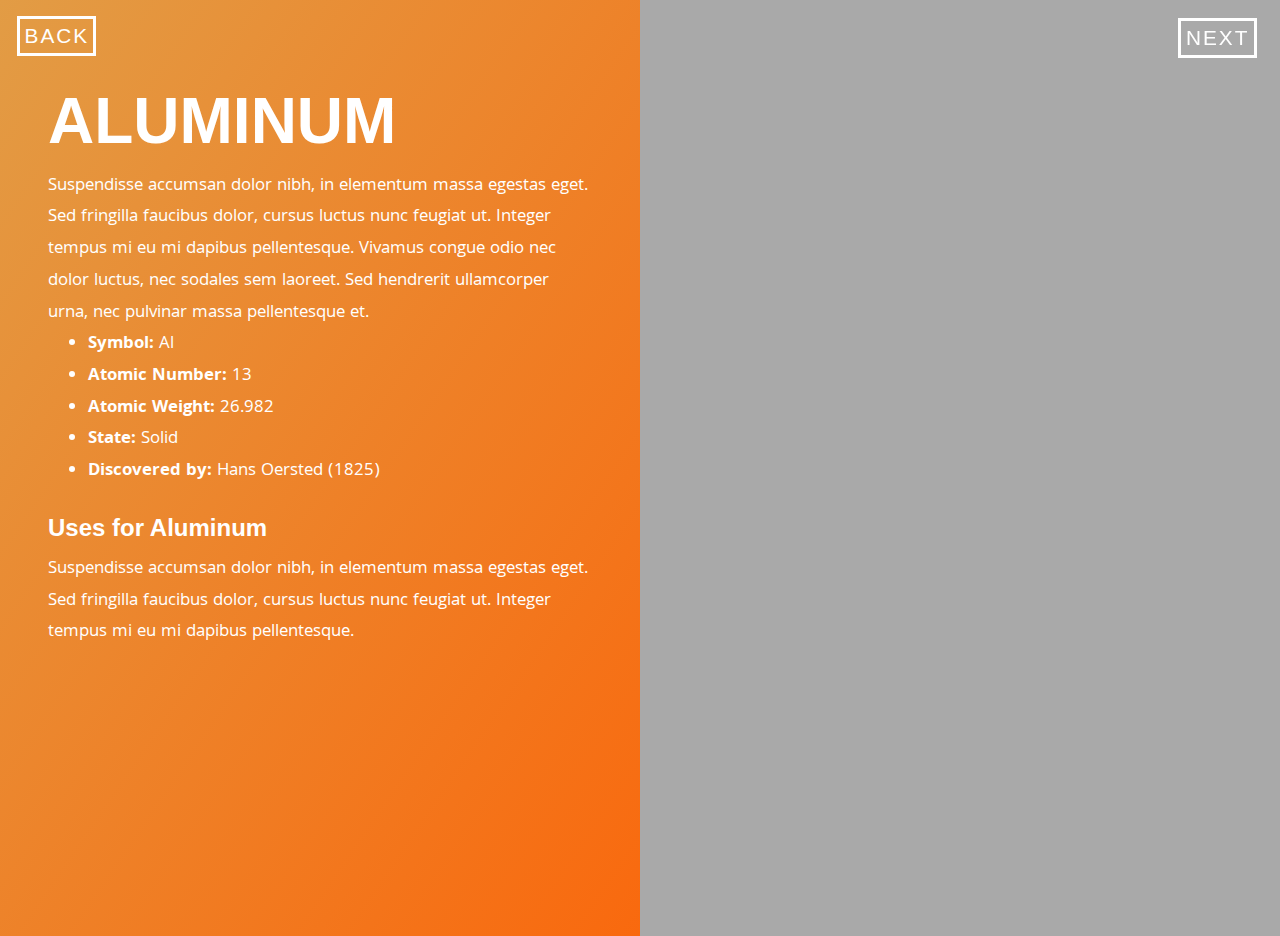
==== aluminum.html @ 6b8ceb6e "updated" ====
<!DOCTYPE html>
<html lang="en">

<head>
    <meta charset="UTF-8">
    <meta name="viewport" content="width=device-width, initial-scale=1.0">
    <meta http-equiv="X-UA-Compatible" content="ie=edge">
    <link href="https://fonts.googleapis.com/css?family=Khula|Loved+by+the+King|Scheherazade" rel="stylesheet">
    <title>Aluminum</title>
    <link rel="stylesheet" href="css/style.css">
    <link rel="stylesheet" href="css/animate.css">
</head>
    
    
     <div class="back"><a href="fluorine.html"><button class="fill">BACK</button></a></div>
    
    <div class="next-page"><a href="sulfur.html"><button class="fill">NEXT</button></a></div>
    
    
    <div class="container-aluminum">
        
    <div class="aluminum-box-1">
        <h1 class="animated bounceInDown">ALUMINUM</h1>
        
        <p class="animated fadeIn">Suspendisse accumsan dolor nibh, in elementum massa egestas eget. Sed fringilla faucibus dolor, cursus luctus nunc feugiat ut. Integer tempus mi eu mi dapibus pellentesque. Vivamus congue odio nec dolor luctus, nec sodales sem laoreet. Sed hendrerit ullamcorper urna, nec pulvinar massa pellentesque et. </p>
        
            <ul class="animated fadeIn">
                <li><b>Symbol:</b>  Al</li>
                <li><b>Atomic Number:</b>  13</li>
                <li><b>Atomic Weight:</b>  26.982</li>
                <li><b>State:</b>  Solid</li>
                <li><b>Discovered by:</b>  Hans Oersted  (1825)</li>
            </ul>
        
        
        <h3 class="animated fadeIn">Uses for Aluminum</h3>
        
        <p class="animated fadeIn">Suspendisse accumsan dolor nibh, in elementum massa egestas eget. Sed fringilla faucibus dolor, cursus luctus nunc feugiat ut. Integer tempus mi eu mi dapibus pellentesque.</p>
        
    </div>
    
    <div class="aluminum-box-2">
    </div>  
    </div>
    

    
</html>
---- css/style.css ----
/*---buttons---*/

.next-page{
    position:fixed;
    float: left;
    top: 0.5em;
    right: 1em;
    margin:0 auto;
    background: none; 
    z-index: 999;
}

.back{
    position:absolute;
    top:0.4em;
    left:0.6em;
    right:50%;
    margin:0 auto;
}

.home{
    position:absolute;
    top:0.4em;
    left:0.6em;
    right:50%;
    margin:0 auto;
}

button{
    
    position: relative;
    font-size: 1.3em;
    font-weight: 500;
    font-family: 'Roboto', sans-serif;
    padding: 5px 5px;
    color: #fff;
    margin: 0 auto;
    margin: 10px 7px;
    text-align: center;
    width: 3.8em;
    padding: 5px 5px;
    background: none;
    border: 3px solid #fff;
    transition: all 0.5s ease 0s;
    letter-spacing: 2px;
}

button:hover {
    border: 3px solid #fff; 
    transform: scale(1.1);
    background-color: #fff;
    color: #000;
   
}


/*---index---*/

.index-container {
    position: fixed;
    overflow: visible;
    width: 100%;
    height:100%;
    background: url(../img/professor.png); 
    -webkit-background-size: cover;
    -moz-background-size: cover;
    -o-background-size: cover;
    background-size: cover;
}


a.button{
    position: relative;
    font-size: 2em;
    font-weight: 600;
    font-family: 'Roboto', sans-serif;
    color: #fff;
    margin: 0 auto;
    margin-top: 10em;
    text-align: center;
    display: block;
    width: 3.5em;
    padding: 15px 15px;
    text-decoration: none;
    background: none;
    border: 3px solid #fff;
    transition: all 0.5s ease 0s;
    letter-spacing: 2px;
}

a.button:hover {
    border: 3px solid #F89406; 
    transform: scale(1.1);
    background-color: #F89406;
    color: #fff;
   
}
/*---potassium---*/

.container-potassium{
    display: flex;
    justify-content: center;
    height: calc(117vh - 117px) 
}

.potassium-box-1{
    box-sizing: border-box;
    padding:20px;
    flex-basis: 50%;
    padding-left: 3em;
    padding-right: 3em;
    background: #469BB3;    
    background: -webkit-linear-gradient(left top, #19B5FE, #469BB3);
    background: -o-linear-gradient(bottom right, #19B5FE, #469BB3); 
    background: -moz-linear-gradient(bottom right, #19B5FE, #469BB3); 
    background: linear-gradient(to bottom right, #19B5FE, #469BB3);  

}

.potassium-box-2{
    box-sizing: border-box;
    padding:20px;
    flex-basis: 50%;
    background-color: darkgray;
}


/*---sulfur---*/

.container-sulfur{
    display: flex;
    justify-content: center;
    height: calc(117vh - 117px) 
}

.sulfur-box-1{
    box-sizing: border-box;
    padding:20px;
    flex-basis: 50%;
    padding-left: 3em;
    padding-right: 3em;
    background: #6B95BB;   
    background: -webkit-linear-gradient(left top, #F9E79F, #F4D03F); 
    background: -o-linear-gradient(bottom right, #F9E79F, #F4D03F); 
    background: -moz-linear-gradient(bottom right, #F9E79F, #F4D03F); 
    background: linear-gradient(to bottom right, #F9E79F, #F4D03F);  
}

.sulfur-box-2{
    box-sizing: border-box;
    padding:20px;
    flex-basis: 50%;
    background-color: darkgray;
}

/*---aluminum---*/

.container-aluminum{
    display: flex;
    justify-content: center;
    height: calc(117vh - 117px) 
}

.aluminum-box-1{
    box-sizing: border-box;
    padding:20px;
    flex-basis: 50%;
    padding-left: 3em;
    padding-right: 3em;
    background: #EED13E;  
    background: -webkit-linear-gradient(left top, #E29C45, #F9690E); 
    background: -o-linear-gradient(bottom right, #E29C45, #F9690E); 
    background: -moz-linear-gradient(bottom right, #E29C45, #F9690E); 
    background: linear-gradient(to bottom right, #E29C45, #F9690E); 
}

.aluminum-box-2{
    box-sizing: border-box;
    padding:20px;
    flex-basis: 50%;
    background-color: darkgray;
}




/*---fluorine---*/

.container-fluorine{
    display: flex;
    justify-content: center;
    height: calc(117vh - 117px) 
}

.fluorine-box-1{
    box-sizing: border-box;
    padding:20px;
    flex-basis: 50%;
    padding-left: 3em;
    padding-right: 3em;
    background: #469BB3;    
    background: -webkit-linear-gradient(left top, #87D37C, #26A65B);
    background: -o-linear-gradient(bottom right, #87D37C, #26A65B); 
    background: -moz-linear-gradient(bottom right, #87D37C, #26A65B); 
    background: linear-gradient(to bottom right, #87D37C, #26A65B);  
}

.fluorine-box-2{
    box-sizing: border-box;
    padding:20px;
    flex-basis: 50%;
    background-color: darkgray;
}



/*---hydrogen---*/


* {
    margin: 0;
}

.container-hydrogen{
    display: flex;
    justify-content: center;
    height: calc(117vh - 117px);
    max-height: 100%;
    max-width: 100vw;
}

.hydrogen-box-1{
    box-sizing: border-box;
    flex-basis: 50%;
    padding-left: 3em;
    padding-right: 3em;
    height: 100%;
    background: #E68163;   
    background: -webkit-linear-gradient(left top, #D7BDE2, #884EA0); 
    background: -o-linear-gradient(bottom right, #D7BDE2, #884EA0); 
    background: -moz-linear-gradient(bottom right, #D7BDE2, #884EA0);
    background: linear-gradient(to bottom right, #D7BDE2, #884EA0); 
    
}

.hydrogen-box-2{
    box-sizing: border-box;
    flex-basis: 50%;
    background-color: #ddd;
}

.hydrogen_img { 
    background-image: url('../img/rocket.png');
    background-position: 50% 50%;
    background-size: 100%;
    background-repeat: no-repeat;
    height: 100%;
    width: 100%;
    position: relative;
    top: 0;
    right: 0;
}

/*---typography---*/

h1 { 
    font-family: 'Roboto', sans-serif;
    color: #ffffff;
    font-size: 4em;
    margin-bottom: -0.3em;
    font-weight: bold;
    margin-bottom: 0.2em;
    margin-top: 1em;
    }

h3 { 
    font-family: 'Roboto', sans-serif;
    font-size: 1.5em;
    color: #ffffff;
    font-weight: bold;
    margin-bottom: 0.5em;
    margin-top: 0.2em;
    }

 

p { line-height: 1.8em;
    font-size: 1.1em;
    font-family: 'Khula', sans-serif;
    color: #ffffff;
}

ul {
    line-height: 1.8em;
    font-size: 1.1em;
    margin-bottom: 1.5em;
    font-family: 'Khula', sans-serif;
    color: #ffffff;
}
/*---elements page---*/

.container-1{
    max-width: 1400px;
}

@media (min-width:900px) {
   .container-1{
     display: flex;
    justify-content: space-between;
    height: calc(117vh - 117px)
  }
    
}
.box-1{
    box-sizing: border-box;
    padding:20px;
    flex-basis: 19.5%;
    background-image: url('../img/test.png');
    background-size: cover;
}

.box-1:hover {
    background: #E68163;   
    background: -webkit-linear-gradient(left top, #D7BDE2, #884EA0); 
    background: -o-linear-gradient(bottom right, #D7BDE2, #884EA0); 
    background: -moz-linear-gradient(bottom right, #D7BDE2, #884EA0);
    background: linear-gradient(to bottom right, #D7BDE2, #884EA0); 
}


.box-2{
    box-sizing: border-box;
    padding:20px;
    flex-basis: 19.5%;
    background-image: url('../img/test.png');
    background-size: cover;
}

.box-2:hover {
    background: #469BB3;    
    background: -webkit-linear-gradient(left top, #87D37C, #26A65B);
    background: -o-linear-gradient(bottom right, #87D37C, #26A65B); 
    background: -moz-linear-gradient(bottom right, #87D37C, #26A65B); 
    background: linear-gradient(to bottom right, #87D37C, #26A65B);  
}


.box-3{
    box-sizing: border-box;
    padding:20px;
    flex-basis: 19.5%;
    background-image: url('../img/test.png');
    background-size: cover;
}

.box-3:hover {
    background: #EED13E;  
    background: -webkit-linear-gradient(left top, #E29C45, #F9690E); 
    background: -o-linear-gradient(bottom right, #E29C45, #F9690E); 
    background: -moz-linear-gradient(bottom right, #E29C45, #F9690E); 
    background: linear-gradient(to bottom right, #E29C45, #F9690E); 
}

.box-4{
    box-sizing: border-box;
    padding:20px;
    flex-basis: 19.5%;
    background-image: url('../img/test.png');
    background-size: cover;
}

.box-4:hover {
    background: #6B95BB;   
    background: -webkit-linear-gradient(left top, #F9E79F, #F4D03F); 
    background: -o-linear-gradient(bottom right, #F9E79F, #F4D03F); 
    background: -moz-linear-gradient(bottom right, #F9E79F, #F4D03F); 
    background: linear-gradient(to bottom right, #F9E79F, #F4D03F);  
}

.box-5{
    box-sizing: border-box;
    padding:20px;
    flex-basis: 19.5%;
    background-image: url('../img/test.png');
    background-size: cover;
}

.box-5:hover {
    background: #469BB3;    
    background: -webkit-linear-gradient(left top, #19B5FE, #469BB3);
    background: -o-linear-gradient(bottom right, #19B5FE, #469BB3); 
    background: -moz-linear-gradient(bottom right, #19B5FE, #469BB3); 
    background: linear-gradient(to bottom right, #19B5FE, #469BB3);  
}




.elements { max-width: 180px;
          margin-top: 13em;
          margin-left: 1em;
}
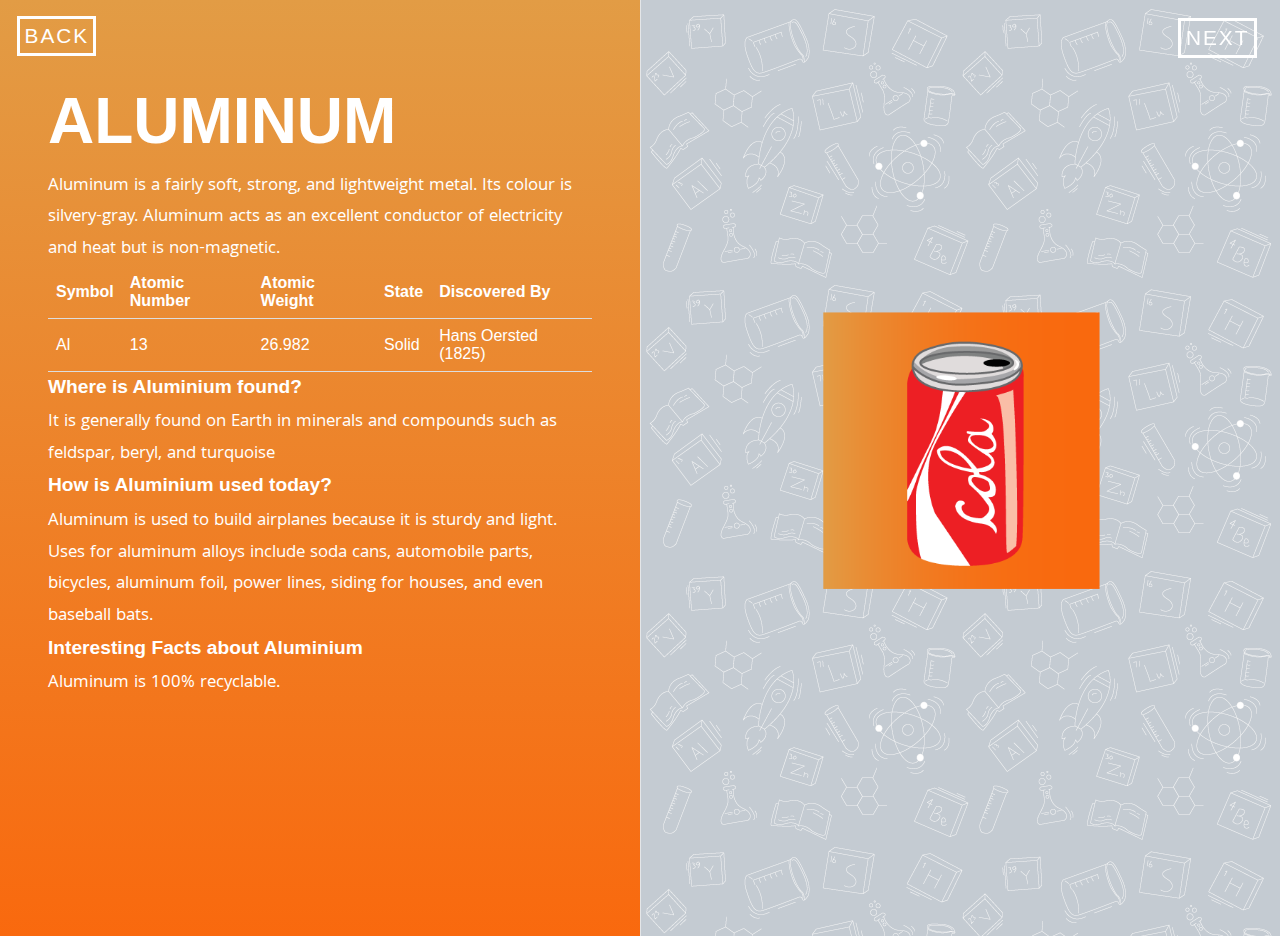
==== commit f314bb1f: "Critique" ====
--- a/aluminum.html
+++ b/aluminum.html
@@ -22,24 +22,43 @@
     <div class="aluminum-box-1">
         <h1 class="animated bounceInDown">ALUMINUM</h1>
         
-        <p class="animated fadeIn">Suspendisse accumsan dolor nibh, in elementum massa egestas eget. Sed fringilla faucibus dolor, cursus luctus nunc feugiat ut. Integer tempus mi eu mi dapibus pellentesque. Vivamus congue odio nec dolor luctus, nec sodales sem laoreet. Sed hendrerit ullamcorper urna, nec pulvinar massa pellentesque et. </p>
+        <p class="animated fadeIn">Aluminum is a fairly soft, strong, and lightweight metal. Its colour is silvery-gray. Aluminum acts as an excellent conductor of electricity and heat but is non-magnetic.</p>
         
-            <ul class="animated fadeIn">
-                <li><b>Symbol:</b>  Al</li>
-                <li><b>Atomic Number:</b>  13</li>
-                <li><b>Atomic Weight:</b>  26.982</li>
-                <li><b>State:</b>  Solid</li>
-                <li><b>Discovered by:</b>  Hans Oersted  (1825)</li>
-            </ul>
+                      
+     <table>
+  <tr>
+    <th>Symbol</th>
+    <th>Atomic Number</th>
+    <th>Atomic Weight</th>
+    <th>State</th>
+    <th>Discovered By</th>
+  </tr>
+  <tr>
+    <td>Al</td>
+    <td>13</td>
+    <td>26.982</td>
+    <td>Solid</td>
+    <td>Hans Oersted (1825)</td>
+  </tr>
+</table>
+                
         
+        <h3 class="animated fadeIn">Where is Aluminium found?</h3>
         
-        <h3 class="animated fadeIn">Uses for Aluminum</h3>
+        <p class="animated fadeIn">It is generally found on Earth in minerals and compounds such as feldspar, beryl, and turquoise</p>
         
-        <p class="animated fadeIn">Suspendisse accumsan dolor nibh, in elementum massa egestas eget. Sed fringilla faucibus dolor, cursus luctus nunc feugiat ut. Integer tempus mi eu mi dapibus pellentesque.</p>
+         <h3 class="animated fadeIn">How is Aluminium used today?</h3>
+        
+        <p class="animated fadeIn">Aluminum is used to build airplanes because it is sturdy and light. Uses for aluminum alloys include soda cans, automobile parts, bicycles, aluminum foil, power lines, siding for houses, and even baseball bats.</p>
+        
+         <h3 class="animated fadeIn">Interesting Facts about Aluminium</h3>
+        
+        <p class="animated fadeIn">Aluminum is 100% recyclable.</p>
         
     </div>
     
     <div class="aluminum-box-2">
+         <div class="aluminum_img"></div>
     </div>  
     </div>
     
--- a/css/style.css
+++ b/css/style.css
@@ -110,10 +110,10 @@
     padding-left: 3em;
     padding-right: 3em;
     background: #469BB3;    
-    background: -webkit-linear-gradient(left top, #19B5FE, #469BB3);
-    background: -o-linear-gradient(bottom right, #19B5FE, #469BB3); 
-    background: -moz-linear-gradient(bottom right, #19B5FE, #469BB3); 
-    background: linear-gradient(to bottom right, #19B5FE, #469BB3);  
+    background: -webkit-linear-gradient(#19B5FE, #85E2FF);
+    background: -o-linear-gradient(#19B5FE, #85E2FF); 
+    background: -moz-linear-gradient(#19B5FE, #85E2FF); 
+    background: linear-gradient(#19B5FE, #85E2FF);  
 
 }
 
@@ -121,7 +121,19 @@
     box-sizing: border-box;
     padding:20px;
     flex-basis: 50%;
-    background-color: darkgray;
+    background-image: url('../img/wallpaper.png');
+}
+
+.potassium_img { 
+    background-image: url('../img/banana.png');
+    background-position: 50% 50%;
+    background-size: 100%;
+    background-repeat: no-repeat;
+    height: 100%;
+    width: 100%;
+    position: relative;
+    top: 0;
+    right: 0;
 }
 
 
@@ -140,18 +152,31 @@
     padding-left: 3em;
     padding-right: 3em;
     background: #6B95BB;   
-    background: -webkit-linear-gradient(left top, #F9E79F, #F4D03F); 
-    background: -o-linear-gradient(bottom right, #F9E79F, #F4D03F); 
-    background: -moz-linear-gradient(bottom right, #F9E79F, #F4D03F); 
-    background: linear-gradient(to bottom right, #F9E79F, #F4D03F);  
+    background: -webkit-linear-gradient(#F9E79F, #F4D03F); 
+    background: -o-linear-gradient(#F9E79F, #F4D03F); 
+    background: -moz-linear-gradient(#F9E79F, #F4D03F); 
+    background: linear-gradient(#FEDB1D, #F4D03F);  
 }
 
 .sulfur-box-2{
     box-sizing: border-box;
     padding:20px;
     flex-basis: 50%;
-    background-color: darkgray;
-}
+    background-image: url('../img/wallpaper.png');
+}
+
+.sulfur_img { 
+    background-image: url('../img/matches.png');
+    background-position: 50% 50%;
+    background-size: 100%;
+    background-repeat: no-repeat;
+    height: 100%;
+    width: 100%;
+    position: relative;
+    top: 0;
+    right: 0;
+}
+
 
 /*---aluminum---*/
 
@@ -168,17 +193,29 @@
     padding-left: 3em;
     padding-right: 3em;
     background: #EED13E;  
-    background: -webkit-linear-gradient(left top, #E29C45, #F9690E); 
-    background: -o-linear-gradient(bottom right, #E29C45, #F9690E); 
-    background: -moz-linear-gradient(bottom right, #E29C45, #F9690E); 
-    background: linear-gradient(to bottom right, #E29C45, #F9690E); 
+    background: -webkit-linear-gradient(#E29C45, #F9690E); 
+    background: -o-linear-gradient(#E29C45, #F9690E); 
+    background: -moz-linear-gradient(#E29C45, #F9690E); 
+    background: linear-gradient(#E29C45, #F9690E); 
 }
 
 .aluminum-box-2{
     box-sizing: border-box;
     padding:20px;
     flex-basis: 50%;
-    background-color: darkgray;
+    background-image: url('../img/wallpaper.png');
+}
+
+.aluminum_img { 
+    background-image: url('../img/cola.png');
+    background-position: 50% 50%;
+    background-size: 100%;
+    background-repeat: no-repeat;
+    height: 100%;
+    width: 100%;
+    position: relative;
+    top: 0;
+    right: 0;
 }
 
 
@@ -199,20 +236,30 @@
     padding-left: 3em;
     padding-right: 3em;
     background: #469BB3;    
-    background: -webkit-linear-gradient(left top, #87D37C, #26A65B);
-    background: -o-linear-gradient(bottom right, #87D37C, #26A65B); 
-    background: -moz-linear-gradient(bottom right, #87D37C, #26A65B); 
-    background: linear-gradient(to bottom right, #87D37C, #26A65B);  
+    background: -webkit-linear-gradient(#87D37C, #26A65B);
+    background: -o-linear-gradient(#87D37C, #26A65B); 
+    background: -moz-linear-gradient(#87D37C, #26A65B); 
+    background: linear-gradient(#87D37C, #26A65B);  
 }
 
 .fluorine-box-2{
     box-sizing: border-box;
     padding:20px;
     flex-basis: 50%;
-    background-color: darkgray;
-}
-
-
+    background-image: url('../img/wallpaper.png');
+}
+
+.fluorine_img { 
+    background-image: url('../img/toothbrush.png');
+    background-position: 50% 50%;
+    background-size: 100%;
+    background-repeat: no-repeat;
+    height: 100%;
+    width: 100%;
+    position: relative;
+    top: 0;
+    right: 0;
+}
 
 /*---hydrogen---*/
 
@@ -236,17 +283,17 @@
     padding-right: 3em;
     height: 100%;
     background: #E68163;   
-    background: -webkit-linear-gradient(left top, #D7BDE2, #884EA0); 
-    background: -o-linear-gradient(bottom right, #D7BDE2, #884EA0); 
-    background: -moz-linear-gradient(bottom right, #D7BDE2, #884EA0);
-    background: linear-gradient(to bottom right, #D7BDE2, #884EA0); 
+    background: -webkit-linear-gradient(#D7BDE2, #884EA0); 
+    background: -o-linear-gradient(#D7BDE2, #884EA0); 
+    background: -moz-linear-gradient(#D7BDE2, #884EA0);
+    background: linear-gradient(#D7BDE2, #884EA0); 
     
 }
 
 .hydrogen-box-2{
     box-sizing: border-box;
     flex-basis: 50%;
-    background-color: #ddd;
+    background-image: url('../img/wallpaper.png');
 }
 
 .hydrogen_img { 
@@ -275,7 +322,7 @@
 
 h3 { 
     font-family: 'Roboto', sans-serif;
-    font-size: 1.5em;
+    font-size: 1.2em;
     color: #ffffff;
     font-weight: bold;
     margin-bottom: 0.5em;
@@ -321,14 +368,31 @@
 
 .box-1:hover {
     background: #E68163;   
-    background: -webkit-linear-gradient(left top, #D7BDE2, #884EA0); 
-    background: -o-linear-gradient(bottom right, #D7BDE2, #884EA0); 
-    background: -moz-linear-gradient(bottom right, #D7BDE2, #884EA0);
-    background: linear-gradient(to bottom right, #D7BDE2, #884EA0); 
+    background: -webkit-linear-gradient(#D7BDE2, #884EA0); 
+    background: -o-linear-gradient(#D7BDE2, #884EA0); 
+    background: -moz-linear-gradient(#D7BDE2, #884EA0);
+    background: linear-gradient(#D7BDE2, #884EA0); 
 }
 
 
 .box-2{
+    box-sizing: border-box;
+    padding:20px;
+    flex-basis: 19.5%;
+    background-image: url('../img/wallpaper2.png');
+    background-size: cover;
+}
+
+.box-2:hover {
+    background: #469BB3;    
+    background: -webkit-linear-gradient(#87D37C, #26A65B);
+    background: -o-linear-gradient(#87D37C, #26A65B); 
+    background: -moz-linear-gradient(#87D37C, #26A65B); 
+    background: linear-gradient(#87D37C, #26A65B);  
+}
+
+
+.box-3{
     box-sizing: border-box;
     padding:20px;
     flex-basis: 19.5%;
@@ -336,16 +400,31 @@
     background-size: cover;
 }
 
-.box-2:hover {
-    background: #469BB3;    
-    background: -webkit-linear-gradient(left top, #87D37C, #26A65B);
-    background: -o-linear-gradient(bottom right, #87D37C, #26A65B); 
-    background: -moz-linear-gradient(bottom right, #87D37C, #26A65B); 
-    background: linear-gradient(to bottom right, #87D37C, #26A65B);  
-}
-
-
-.box-3{
+.box-3:hover {
+    background: #EED13E;  
+    background: -webkit-linear-gradient(#E29C45, #F9690E); 
+    background: -o-linear-gradient(#E29C45, #F9690E); 
+    background: -moz-linear-gradient(#E29C45, #F9690E); 
+    background: linear-gradient(#E29C45, #F9690E); 
+}
+
+.box-4{
+    box-sizing: border-box;
+    padding:20px;
+    flex-basis: 19.5%;
+    background-image: url('../img/wallpaper2.png');
+    background-size: cover;
+}
+
+.box-4:hover {
+    background: #6B95BB;   
+    background: -webkit-linear-gradient(#F9E79F, #F4D03F); 
+    background: -o-linear-gradient(#F9E79F, #F4D03F); 
+    background: -moz-linear-gradient(#F9E79F, #F4D03F); 
+    background: linear-gradient(#F9E79F, #F4D03F);  
+}
+
+.box-5{
     box-sizing: border-box;
     padding:20px;
     flex-basis: 19.5%;
@@ -353,44 +432,12 @@
     background-size: cover;
 }
 
-.box-3:hover {
-    background: #EED13E;  
-    background: -webkit-linear-gradient(left top, #E29C45, #F9690E); 
-    background: -o-linear-gradient(bottom right, #E29C45, #F9690E); 
-    background: -moz-linear-gradient(bottom right, #E29C45, #F9690E); 
-    background: linear-gradient(to bottom right, #E29C45, #F9690E); 
-}
-
-.box-4{
-    box-sizing: border-box;
-    padding:20px;
-    flex-basis: 19.5%;
-    background-image: url('../img/test.png');
-    background-size: cover;
-}
-
-.box-4:hover {
-    background: #6B95BB;   
-    background: -webkit-linear-gradient(left top, #F9E79F, #F4D03F); 
-    background: -o-linear-gradient(bottom right, #F9E79F, #F4D03F); 
-    background: -moz-linear-gradient(bottom right, #F9E79F, #F4D03F); 
-    background: linear-gradient(to bottom right, #F9E79F, #F4D03F);  
-}
-
-.box-5{
-    box-sizing: border-box;
-    padding:20px;
-    flex-basis: 19.5%;
-    background-image: url('../img/test.png');
-    background-size: cover;
-}
-
 .box-5:hover {
     background: #469BB3;    
-    background: -webkit-linear-gradient(left top, #19B5FE, #469BB3);
-    background: -o-linear-gradient(bottom right, #19B5FE, #469BB3); 
-    background: -moz-linear-gradient(bottom right, #19B5FE, #469BB3); 
-    background: linear-gradient(to bottom right, #19B5FE, #469BB3);  
+    background: -webkit-linear-gradient(#19B5FE, #85E2FF);
+    background: -o-linear-gradient(#19B5FE, #85E2FF); 
+    background: -moz-linear-gradient(#19B5FE, #85E2FF); 
+    background: linear-gradient(#19B5FE, #85E2FF);  
 }
 
 
@@ -400,4 +447,19 @@
           margin-top: 13em;
           margin-left: 1em;
 }
-          
+     
+
+/*---table---*/
+
+table {
+    border-collapse: collapse;
+    width: 100%;
+    font-family: 'Roboto', sans-serif;
+    color: #fff;
+}
+
+th, td {
+    padding: 8px;
+    text-align: left;
+    border-bottom: 1px solid #ddd;
+}
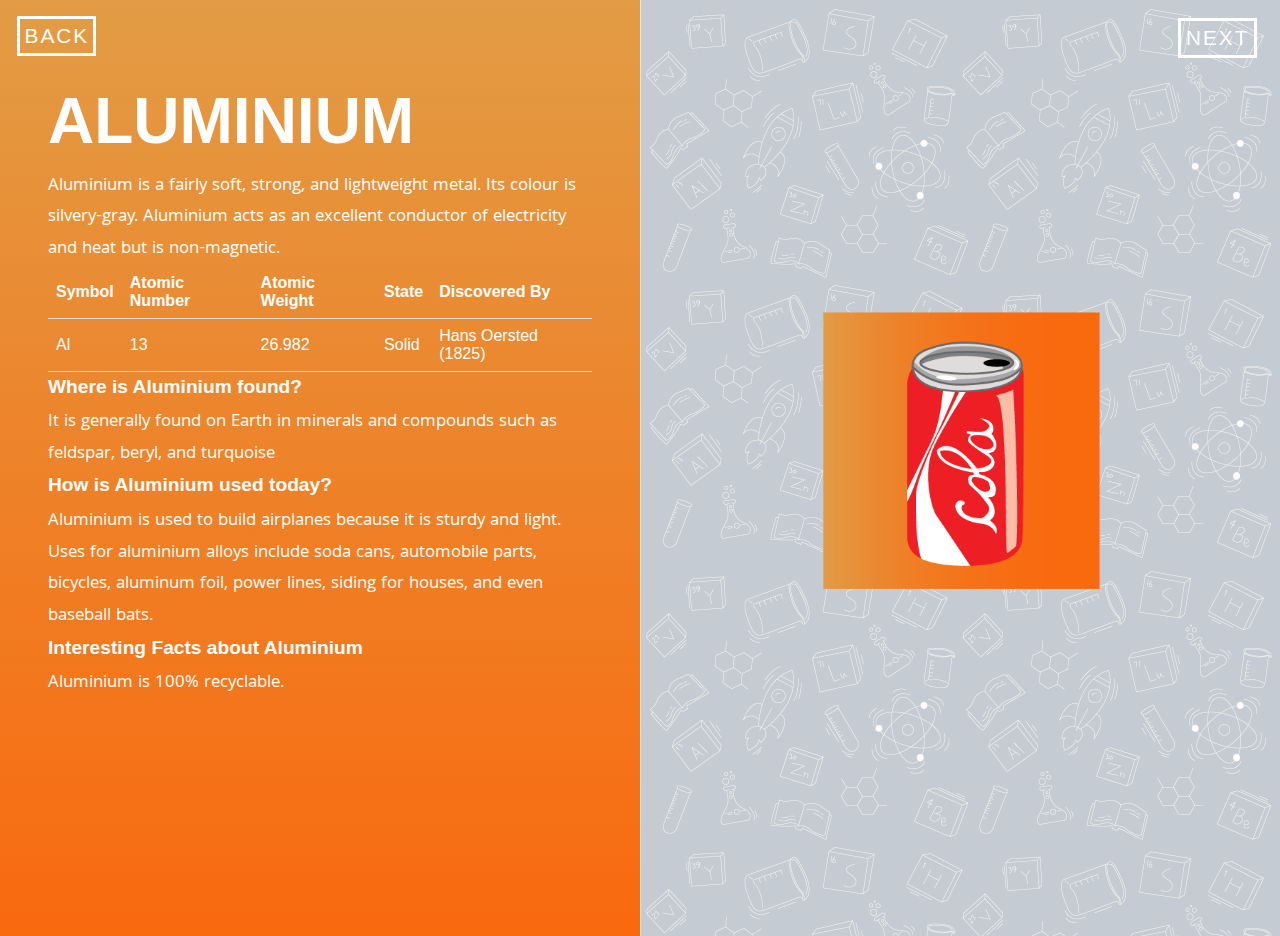
==== commit 738fe403: "spelling" ====
--- a/aluminum.html
+++ b/aluminum.html
@@ -20,9 +20,9 @@
     <div class="container-aluminum">
         
     <div class="aluminum-box-1">
-        <h1 class="animated bounceInDown">ALUMINUM</h1>
+        <h1 class="animated bounceInDown">ALUMINIUM</h1>
         
-        <p class="animated fadeIn">Aluminum is a fairly soft, strong, and lightweight metal. Its colour is silvery-gray. Aluminum acts as an excellent conductor of electricity and heat but is non-magnetic.</p>
+        <p class="animated fadeIn">Aluminium is a fairly soft, strong, and lightweight metal. Its colour is silvery-gray. Aluminium acts as an excellent conductor of electricity and heat but is non-magnetic.</p>
         
                       
      <table>
@@ -49,11 +49,11 @@
         
          <h3 class="animated fadeIn">How is Aluminium used today?</h3>
         
-        <p class="animated fadeIn">Aluminum is used to build airplanes because it is sturdy and light. Uses for aluminum alloys include soda cans, automobile parts, bicycles, aluminum foil, power lines, siding for houses, and even baseball bats.</p>
+        <p class="animated fadeIn">Aluminium is used to build airplanes because it is sturdy and light. Uses for aluminium alloys include soda cans, automobile parts, bicycles, aluminum foil, power lines, siding for houses, and even baseball bats.</p>
         
          <h3 class="animated fadeIn">Interesting Facts about Aluminium</h3>
         
-        <p class="animated fadeIn">Aluminum is 100% recyclable.</p>
+        <p class="animated fadeIn">Aluminium is 100% recyclable.</p>
         
     </div>
     
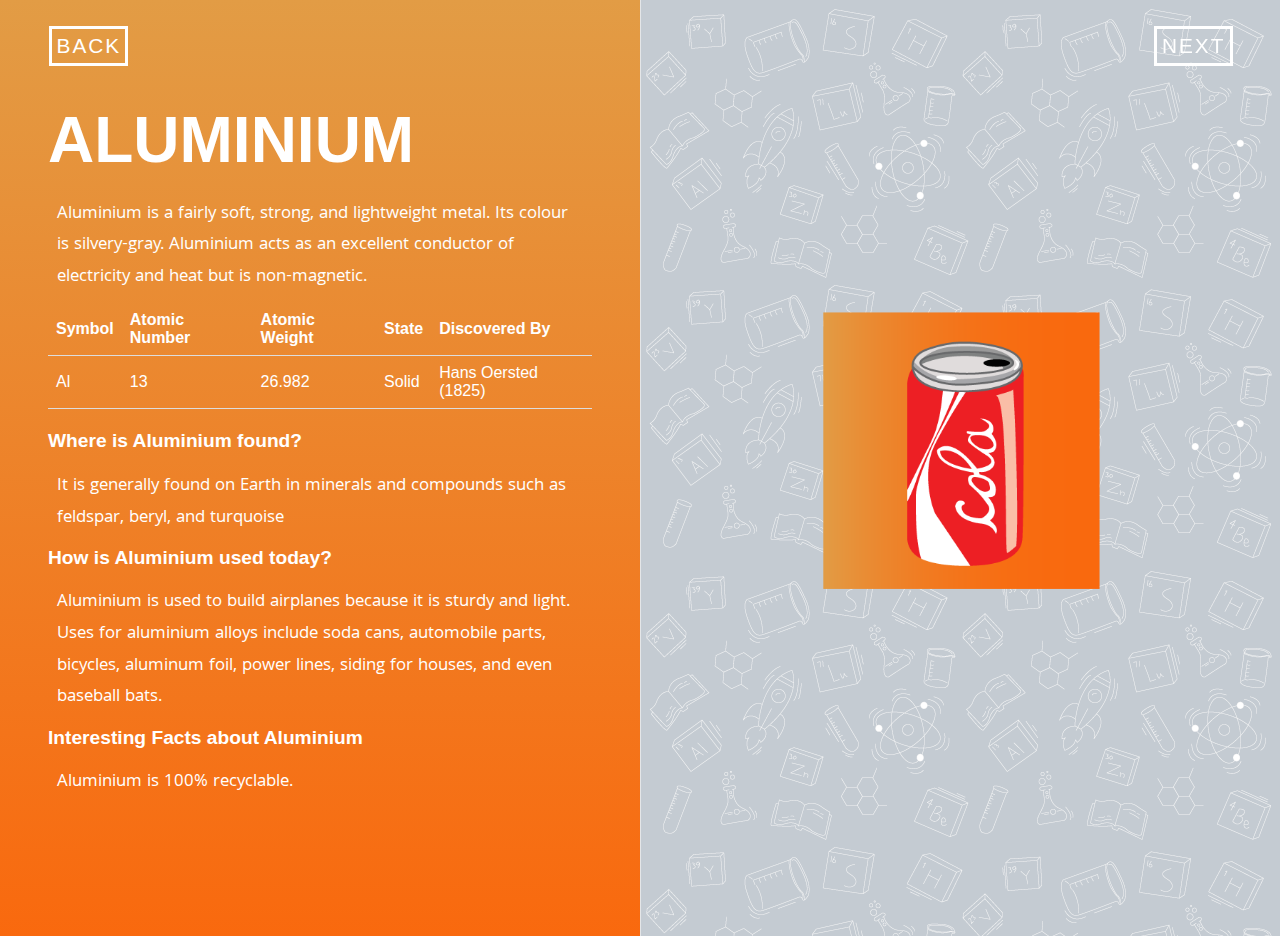
==== commit 0ff23120: "added padding to buttons, paragraphs, changed view button and got container scroll working. Made sur" ====
--- a/aluminum.html
+++ b/aluminum.html
@@ -41,8 +41,7 @@
     <td>Hans Oersted (1825)</td>
   </tr>
 </table>
-                
-        
+       <br>         
         <h3 class="animated fadeIn">Where is Aluminium found?</h3>
         
         <p class="animated fadeIn">It is generally found on Earth in minerals and compounds such as feldspar, beryl, and turquoise</p>
--- a/css/style.css
+++ b/css/style.css
@@ -3,8 +3,8 @@
 .next-page{
     position:fixed;
     float: left;
-    top: 0.5em;
-    right: 1em;
+    top: 1em;
+    right: 2.5em;
     margin:0 auto;
     background: none; 
     z-index: 999;
@@ -12,16 +12,16 @@
 
 .back{
     position:absolute;
-    top:0.4em;
-    left:0.6em;
+    top:1em;
+    left:2.6em;
     right:50%;
     margin:0 auto;
 }
 
 .home{
     position:absolute;
-    top:0.4em;
-    left:0.6em;
+    top:1em;
+    left:2.6em;
     right:50%;
     margin:0 auto;
 }
@@ -32,7 +32,7 @@
     font-size: 1.3em;
     font-weight: 500;
     font-family: 'Roboto', sans-serif;
-    padding: 5px 5px;
+    padding: 20px 20px;
     color: #fff;
     margin: 0 auto;
     margin: 10px 7px;
@@ -79,8 +79,8 @@
     margin-top: 10em;
     text-align: center;
     display: block;
-    width: 3.5em;
-    padding: 15px 15px;
+    width: 4em;
+    padding: 12px 12px;
     text-decoration: none;
     background: none;
     border: 3px solid #fff;
@@ -113,7 +113,8 @@
     background: -webkit-linear-gradient(#19B5FE, #85E2FF);
     background: -o-linear-gradient(#19B5FE, #85E2FF); 
     background: -moz-linear-gradient(#19B5FE, #85E2FF); 
-    background: linear-gradient(#19B5FE, #85E2FF);  
+    background: linear-gradient(#19B5FE, #85E2FF);
+    overflow: scroll;
 
 }
 
@@ -156,6 +157,7 @@
     background: -o-linear-gradient(#F9E79F, #F4D03F); 
     background: -moz-linear-gradient(#F9E79F, #F4D03F); 
     background: linear-gradient(#FEDB1D, #F4D03F);  
+    overflow: scroll;
 }
 
 .sulfur-box-2{
@@ -197,6 +199,7 @@
     background: -o-linear-gradient(#E29C45, #F9690E); 
     background: -moz-linear-gradient(#E29C45, #F9690E); 
     background: linear-gradient(#E29C45, #F9690E); 
+    overflow: scroll;    
 }
 
 .aluminum-box-2{
@@ -240,6 +243,7 @@
     background: -o-linear-gradient(#87D37C, #26A65B); 
     background: -moz-linear-gradient(#87D37C, #26A65B); 
     background: linear-gradient(#87D37C, #26A65B);  
+    overflow: scroll;
 }
 
 .fluorine-box-2{
@@ -287,6 +291,7 @@
     background: -o-linear-gradient(#D7BDE2, #884EA0); 
     background: -moz-linear-gradient(#D7BDE2, #884EA0);
     background: linear-gradient(#D7BDE2, #884EA0); 
+    overflow: scroll;
     
 }
 
@@ -317,8 +322,19 @@
     margin-bottom: -0.3em;
     font-weight: bold;
     margin-bottom: 0.2em;
-    margin-top: 1em;
+    margin-top:1.3em;
     }
+#test{
+     font-family: 'Roboto', sans-serif;
+    color: #ffffff;
+    font-size: 4em;
+    margin-bottom: -0.3em;
+    font-weight: bold;
+    margin-bottom: 0.2em;
+    margin-top:1.3em;
+    padding-top: 0.3em;
+    
+}
 
 h3 { 
     font-family: 'Roboto', sans-serif;
@@ -335,6 +351,7 @@
     font-size: 1.1em;
     font-family: 'Khula', sans-serif;
     color: #ffffff;
+    padding: 0.5em;
 }
 
 ul {
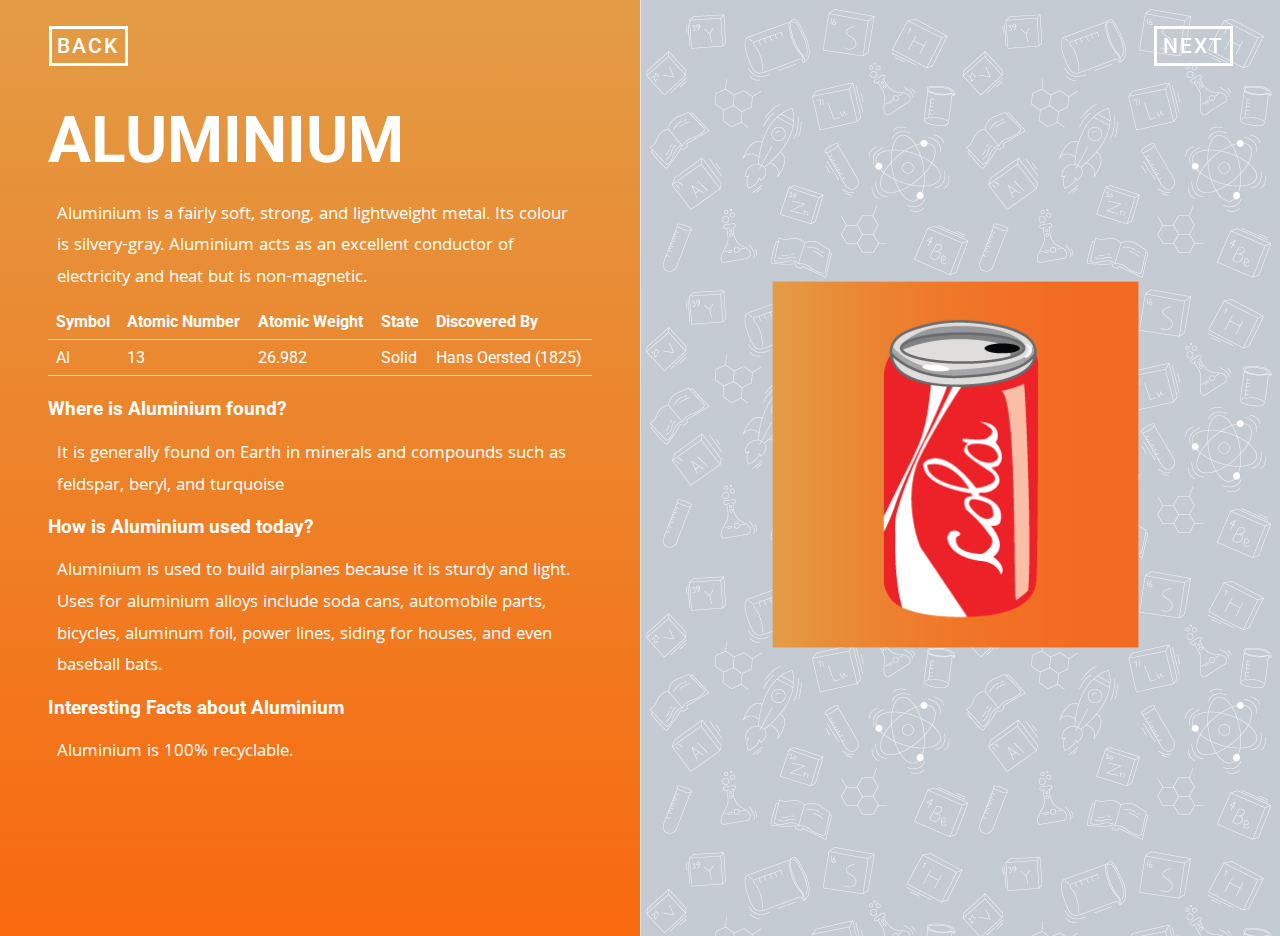
==== commit 2e725e55: "illustrations" ====
--- a/aluminum.html
+++ b/aluminum.html
@@ -5,7 +5,7 @@
     <meta charset="UTF-8">
     <meta name="viewport" content="width=device-width, initial-scale=1.0">
     <meta http-equiv="X-UA-Compatible" content="ie=edge">
-    <link href="https://fonts.googleapis.com/css?family=Khula|Loved+by+the+King|Scheherazade" rel="stylesheet">
+    <link href="https://fonts.googleapis.com/css?family=Khula|Roboto" rel="stylesheet">
     <title>Aluminum</title>
     <link rel="stylesheet" href="css/style.css">
     <link rel="stylesheet" href="css/animate.css">
@@ -20,7 +20,7 @@
     <div class="container-aluminum">
         
     <div class="aluminum-box-1">
-        <h1 class="animated bounceInDown">ALUMINIUM</h1>
+        <h1  class="animated bounceInDown">ALUMINIUM</h1>
         
         <p class="animated fadeIn">Aluminium is a fairly soft, strong, and lightweight metal. Its colour is silvery-gray. Aluminium acts as an excellent conductor of electricity and heat but is non-magnetic.</p>
         
--- a/css/style.css
+++ b/css/style.css
@@ -66,12 +66,13 @@
     -moz-background-size: cover;
     -o-background-size: cover;
     background-size: cover;
+    padding-top: 4em;
 }
 
 
 a.button{
     position: relative;
-    font-size: 2em;
+    font-size: 1.5em;
     font-weight: 600;
     font-family: 'Roboto', sans-serif;
     color: #fff;
@@ -79,7 +80,7 @@
     margin-top: 10em;
     text-align: center;
     display: block;
-    width: 4em;
+    width: 7em;
     padding: 12px 12px;
     text-decoration: none;
     background: none;
